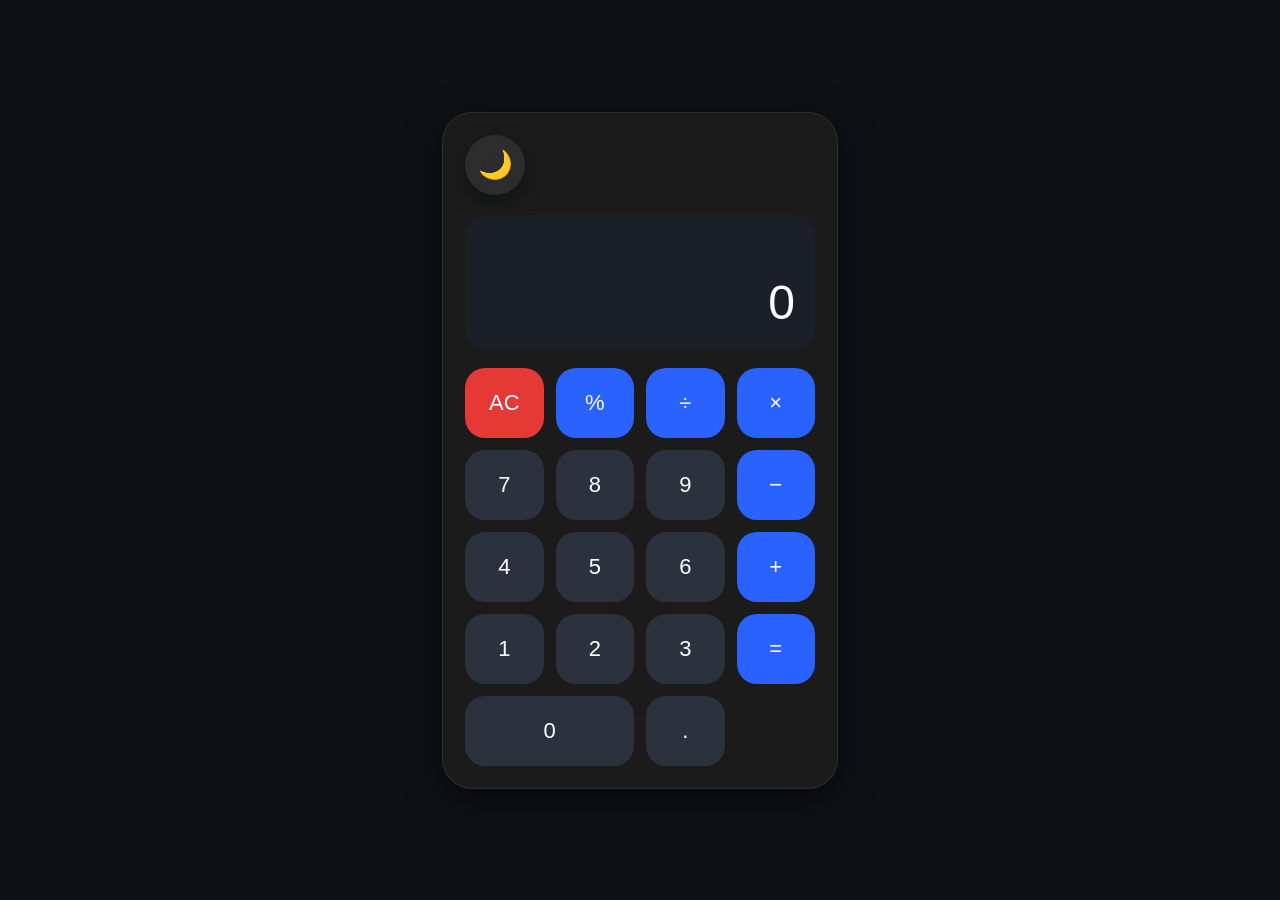
==== calculator/index.html @ 96874feb "Create index.html" ====
<!DOCTYPE html>
<html lang="en">
<head>
<meta charset="UTF-8">
<meta name="viewport" content="width=device-width, initial-scale=1.0">
<title>Glass Calculator</title>

<link rel="stylesheet" href="style.css">

</head>
<body>

<div class="calculator">
<button id="themeToggle" class="theme-btn" onclick="toggleTheme()">
    🌙
</button>

</button>
    <div id="display" class="display">0</div>

    <div class="buttons">

        <button class="clear" onclick="clearDisplay()">AC</button>
        <button class="operator" onclick="append('%')">%</button>
        <button class="operator" onclick="append('/')">÷</button>
        <button class="operator" onclick="append('*')">×</button>

        <button onclick="append('7')">7</button>
        <button onclick="append('8')">8</button>
        <button onclick="append('9')">9</button>
        <button class="operator" onclick="append('-')">−</button>

        <button onclick="append('4')">4</button>
        <button onclick="append('5')">5</button>
        <button onclick="append('6')">6</button>
        <button class="operator" onclick="append('+')">+</button>

        <button onclick="append('1')">1</button>
        <button onclick="append('2')">2</button>
        <button onclick="append('3')">3</button>
        <button class="operator" onclick="calculate()">=</button>

        <button class="zero" onclick="append('0')">0</button>
        <button onclick="append('.')">.</button>

    </div>

</div>

<script src="script.js"></script>

</body>
</html>
<style>
body{
    margin:0;
    display:flex;
    justify-content:center;
    align-items:center;
    height:100vh;
    background:#0f1115;
    font-family:Arial,sans-serif;
}

.calculator{
    width:350px;
    padding:22px;
    border-radius:30px;
    background:rgba(30,30,30,.85);
    backdrop-filter:blur(20px);
    border:1px solid rgba(255,255,255,.08);
    box-shadow:0 10px 35px rgba(0,0,0,.5);
}

.display{
    height:95px;
    margin-bottom:18px;
    padding:20px;
    border-radius:20px;
    background:#1b1f27;
    color:#ffffff;
    font-size:48px;
    display:flex;
    justify-content:flex-end;
    align-items:flex-end;
    overflow:hidden;
}

.buttons{
    display:grid;
    grid-template-columns:repeat(4,1fr);
    gap:12px;
}

button{
    height:70px;
    border:none;
    border-radius:20px;
    font-size:22px;
    cursor:pointer;
    color:white;
    background:#2b313d;
    transition:.2s;
}

button:hover{
    background:#384150;
}

button:active{
    transform:scale(.95);
}

.operator{
    background:#2962ff;
}

.equal{
    background:#00c853;
}

.clear{
    background:#e53935;
}

.zero{
    grid-column:span 2;
}

/* Light Mode */
body.light{
    background:#f2f2f2;
}

body.light .calculator{
    background:#ffffff;
    border:1px solid #ddd;
}

body.light .display{
    background:#f8f8f8;
    color:#111;
}

body.light button{
    background:#e5e5e5;
    color:#111;
}

body.light .operator{
    background:#4f8cff;
    color:#fff;
}

body.light .equal{
    background:#00c853;
    color:#fff;
}

body.light .clear{
    background:#e53935;
    color:#fff;
}

.theme-btn{
    width:60px;
    height:60px;
    border:none;
    border-radius:50%;
    background:rgba(255,255,255,.08);
    backdrop-filter:blur(20px);
    color:#fff;
    font-size:28px;
    cursor:pointer;
    margin-bottom:20px;
    transition:.3s ease;
    box-shadow:0 8px 20px rgba(0,0,0,.35);
}

.theme-btn:hover{
    transform:scale(1.08);
}

.theme-btn:active{
    transform:scale(.92);
}

body.light .theme-btn{
    background:#ffffff;
    color:#111;
}
</style>
<script>
const display = document.getElementById("display");
let expression = "";

// Add number/operator
function append(value) {
    expression += value;
    display.textContent = expression || "0";
}

// Clear display
function clearDisplay() {
    expression = "";
    display.textContent = "0";
}

// Delete last character
function deleteLast() {
    expression = expression.slice(0, -1);
    display.textContent = expression || "0";
}

// Calculate
function calculate() {
    const subscribe = confirm(
        "✨ Calculator Premium\n\n" +
        "Unlock unlimited calculations.\n\n" +
        "Price: ₱999.99/month\n\n" +
        "Subscribe now?"
    );

    if (subscribe) {
        alert("Payment gateway is under maintenance.");
    } else {
        alert("HAHAHA PULUBI.");
    }

    display.textContent = "I MISS YOU BABY";
}

// Dark / Light Mode
function toggleTheme() {
    document.body.classList.toggle("light");

    const btn = document.getElementById("themeToggle");

    if (document.body.classList.contains("light")) {
        btn.textContent = "☀️";
        localStorage.setItem("theme", "light");
    } else {
        btn.textContent = "🌙";
        localStorage.setItem("theme", "dark");
    }
}

// Load saved theme
window.addEventListener("load", () => {
    const savedTheme = localStorage.getItem("theme");

    if (savedTheme === "light") {
        document.body.classList.add("light");
        document.getElementById("themeToggle").textContent = "☀️";
    }
});
</script>
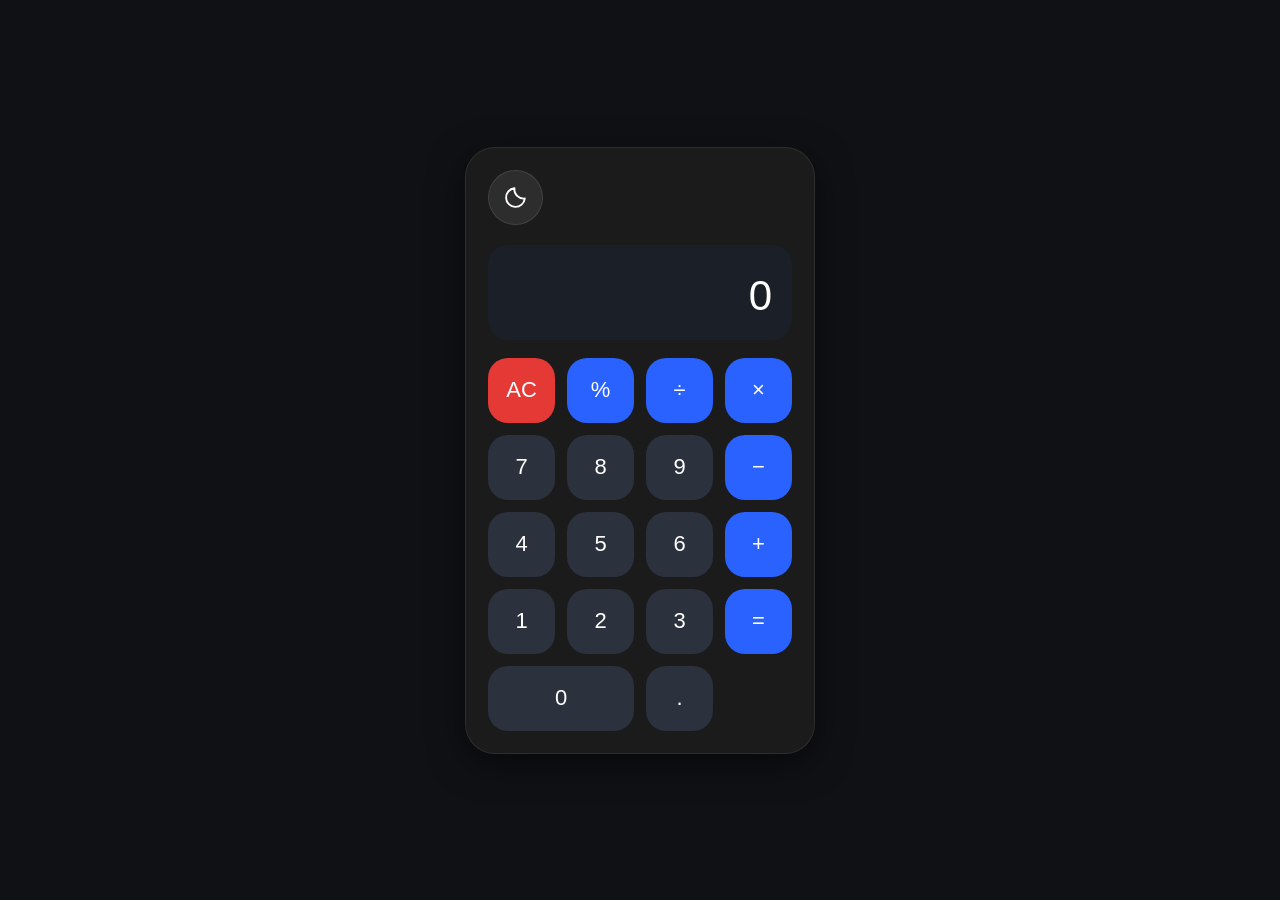
==== commit ae0fc7d4: "Update index.html" ====
--- a/calculator/index.html
+++ b/calculator/index.html
@@ -1,21 +1,166 @@
+
 <!DOCTYPE html>
 <html lang="en">
 <head>
 <meta charset="UTF-8">
 <meta name="viewport" content="width=device-width, initial-scale=1.0">
-<title>Glass Calculator</title>
-
-<link rel="stylesheet" href="style.css">
-
+<title>Yawa nga Calculator</title>
+
+<style>
+* {
+    box-sizing: border-box;
+}
+
+body {
+    margin: 0;
+    display: flex;
+    justify-content: center;
+    align-items: center;
+    min-height: 100vh;
+    background: #0f1115;
+    font-family: Arial, sans-serif;
+    transition: background .3s ease;
+}
+
+.calculator {
+    width: min(350px, 92vw);
+    padding: 22px;
+    border-radius: 30px;
+    background: rgba(30,30,30,.85);
+    backdrop-filter: blur(20px);
+    -webkit-backdrop-filter: blur(20px);
+    border: 1px solid rgba(255,255,255,.08);
+    box-shadow: 0 10px 35px rgba(0,0,0,.5);
+}
+
+.theme-btn {
+    width: 55px;
+    height: 55px;
+    border: 1px solid rgba(255,255,255,.1);
+    border-radius: 50%;
+    background: rgba(255,255,255,.08);
+    color: white;
+    display: flex;
+    justify-content: center;
+    align-items: center;
+    cursor: pointer;
+    margin-bottom: 20px;
+    transition: .3s ease;
+}
+
+.theme-btn svg {
+    width: 25px;
+    height: 25px;
+    stroke: currentColor;
+    fill: none;
+    stroke-width: 1.8;
+    stroke-linecap: round;
+    stroke-linejoin: round;
+}
+
+.theme-btn:active {
+    transform: scale(.9);
+}
+
+.display {
+    height: 95px;
+    margin-bottom: 18px;
+    padding: 20px;
+    border-radius: 20px;
+    background: #1b1f27;
+    color: #fff;
+    font-size: 42px;
+    display: flex;
+    justify-content: flex-end;
+    align-items: flex-end;
+    overflow: hidden;
+    word-break: break-all;
+}
+
+.buttons {
+    display: grid;
+    grid-template-columns: repeat(4,1fr);
+    gap: 12px;
+}
+
+.buttons button {
+    height: 65px;
+    border: none;
+    border-radius: 20px;
+    font-size: 22px;
+    cursor: pointer;
+    color: white;
+    background: #2b313d;
+    transition: .2s;
+}
+
+.buttons button:active {
+    transform: scale(.94);
+}
+
+.operator {
+    background: #2962ff !important;
+}
+
+.clear {
+    background: #e53935 !important;
+}
+
+.zero {
+    grid-column: span 2;
+}
+
+body.light {
+    background: #f2f2f2;
+}
+
+body.light .calculator {
+    background: rgba(255,255,255,.85);
+    border: 1px solid #ddd;
+    box-shadow: 0 10px 35px rgba(0,0,0,.12);
+}
+
+body.light .display {
+    background: #f0f1f5;
+    color: #111;
+}
+
+body.light .buttons button {
+    background: #e5e5e5;
+    color: #111;
+}
+
+body.light .buttons .operator {
+    background: #4f8cff !important;
+    color: #fff;
+}
+
+body.light .buttons .clear {
+    background: #e53935 !important;
+    color: #fff;
+}
+
+body.light .theme-btn {
+    background: #fff;
+    border-color: #ddd;
+    color: #111;
+}
+</style>
 </head>
+
 <body>
 
 <div class="calculator">
-<button id="themeToggle" class="theme-btn" onclick="toggleTheme()">
-    🌙
-</button>
-
-</button>
+
+    <button id="themeToggle" class="theme-btn"
+        onclick="toggleTheme()" aria-label="Toggle theme">
+
+        <svg id="themeIcon" viewBox="0 0 24 24">
+            <path d="M20.9 13A9 9 0 0 1 11 3.1 9 9 0 1 0 20.9 13Z"/>
+        </svg>
+
+    </button>
+
     <div id="display" class="display">0</div>
 
     <div class="buttons">
@@ -44,175 +189,46 @@
         <button onclick="append('.')">.</button>
 
     </div>
-
 </div>
 
-<script src="script.js"></script>
-
-</body>
-</html>
-<style>
-body{
-    margin:0;
-    display:flex;
-    justify-content:center;
-    align-items:center;
-    height:100vh;
-    background:#0f1115;
-    font-family:Arial,sans-serif;
-}
-
-.calculator{
-    width:350px;
-    padding:22px;
-    border-radius:30px;
-    background:rgba(30,30,30,.85);
-    backdrop-filter:blur(20px);
-    border:1px solid rgba(255,255,255,.08);
-    box-shadow:0 10px 35px rgba(0,0,0,.5);
-}
-
-.display{
-    height:95px;
-    margin-bottom:18px;
-    padding:20px;
-    border-radius:20px;
-    background:#1b1f27;
-    color:#ffffff;
-    font-size:48px;
-    display:flex;
-    justify-content:flex-end;
-    align-items:flex-end;
-    overflow:hidden;
-}
-
-.buttons{
-    display:grid;
-    grid-template-columns:repeat(4,1fr);
-    gap:12px;
-}
-
-button{
-    height:70px;
-    border:none;
-    border-radius:20px;
-    font-size:22px;
-    cursor:pointer;
-    color:white;
-    background:#2b313d;
-    transition:.2s;
-}
-
-button:hover{
-    background:#384150;
-}
-
-button:active{
-    transform:scale(.95);
-}
-
-.operator{
-    background:#2962ff;
-}
-
-.equal{
-    background:#00c853;
-}
-
-.clear{
-    background:#e53935;
-}
-
-.zero{
-    grid-column:span 2;
-}
-
-/* Light Mode */
-body.light{
-    background:#f2f2f2;
-}
-
-body.light .calculator{
-    background:#ffffff;
-    border:1px solid #ddd;
-}
-
-body.light .display{
-    background:#f8f8f8;
-    color:#111;
-}
-
-body.light button{
-    background:#e5e5e5;
-    color:#111;
-}
-
-body.light .operator{
-    background:#4f8cff;
-    color:#fff;
-}
-
-body.light .equal{
-    background:#00c853;
-    color:#fff;
-}
-
-body.light .clear{
-    background:#e53935;
-    color:#fff;
-}
-
-.theme-btn{
-    width:60px;
-    height:60px;
-    border:none;
-    border-radius:50%;
-    background:rgba(255,255,255,.08);
-    backdrop-filter:blur(20px);
-    color:#fff;
-    font-size:28px;
-    cursor:pointer;
-    margin-bottom:20px;
-    transition:.3s ease;
-    box-shadow:0 8px 20px rgba(0,0,0,.35);
-}
-
-.theme-btn:hover{
-    transform:scale(1.08);
-}
-
-.theme-btn:active{
-    transform:scale(.92);
-}
-
-body.light .theme-btn{
-    background:#ffffff;
-    color:#111;
-}
-</style>
 <script>
 const display = document.getElementById("display");
+
 let expression = "";
 
-// Add number/operator
+const moonIcon = `
+<svg viewBox="0 0 24 24">
+    <path d="M20.9 13A9 9 0 0 1 11 3.1 9 9 0 1 0 20.9 13Z"/>
+</svg>`;
+
+const sunIcon = `
+<svg viewBox="0 0 24 24">
+    <circle cx="12" cy="12" r="4"/>
+    <path d="M12 2v2"/>
+    <path d="M12 20v2"/>
+    <path d="m4.93 4.93 1.42 1.42"/>
+    <path d="m17.65 17.65 1.42 1.42"/>
+    <path d="M2 12h2"/>
+    <path d="M20 12h2"/>
+    <path d="m4.93 19.07 1.42-1.42"/>
+    <path d="m17.65 6.35 1.42-1.42"/>
+</svg>`;
+
 function append(value) {
     expression += value;
     display.textContent = expression || "0";
 }
 
-// Clear display
 function clearDisplay() {
     expression = "";
     display.textContent = "0";
 }
 
-// Delete last character
 function deleteLast() {
     expression = expression.slice(0, -1);
     display.textContent = expression || "0";
 }
 
-// Calculate
 function calculate() {
     const subscribe = confirm(
         "✨ Calculator Premium\n\n" +
@@ -230,28 +246,27 @@
     display.textContent = "I MISS YOU BABY";
 }
 
-// Dark / Light Mode
 function toggleTheme() {
     document.body.classList.toggle("light");
 
-    const btn = document.getElementById("themeToggle");
-
-    if (document.body.classList.contains("light")) {
-        btn.textContent = "☀️";
-        localStorage.setItem("theme", "light");
-    } else {
-        btn.textContent = "🌙";
-        localStorage.setItem("theme", "dark");
-    }
-}
-
-// Load saved theme
+    const isLight = document.body.classList.contains("light");
+
+    document.getElementById("themeIcon").outerHTML =
+        `<span id="themeIcon">${isLight ? sunIcon : moonIcon}</span>`;
+
+    localStorage.setItem("theme", isLight ? "light" : "dark");
+}
+
 window.addEventListener("load", () => {
     const savedTheme = localStorage.getItem("theme");
 
     if (savedTheme === "light") {
         document.body.classList.add("light");
-        document.getElementById("themeToggle").textContent = "☀️";
+        document.getElementById("themeIcon").outerHTML =
+            `<span id="themeIcon">${sunIcon}</span>`;
     }
 });
 </script>
+
+</body>
+</html>
